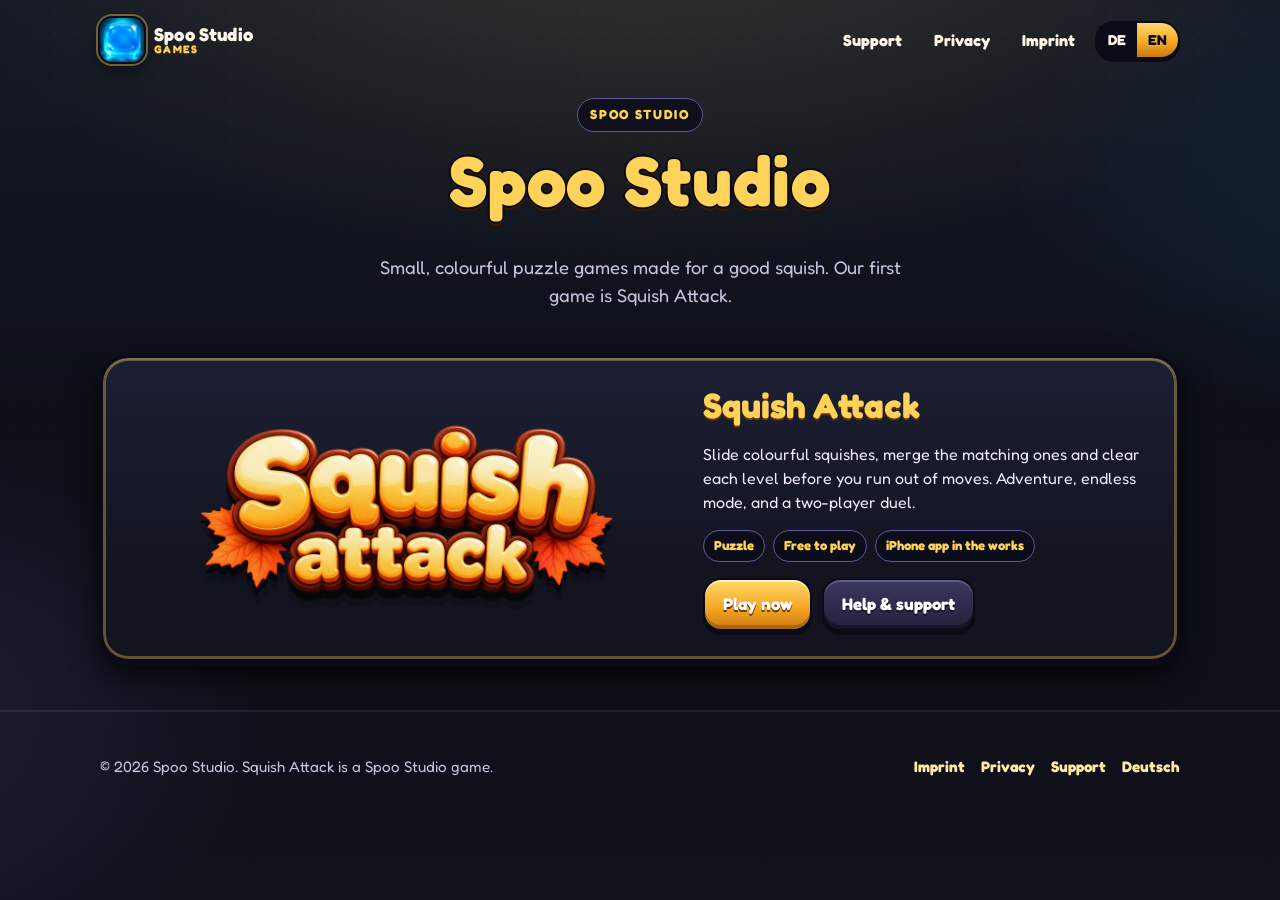
==== en/index.html @ 0ff9cf9b "Erste Version der Spoo-Studio-Website. Startseite, Datenschutz, Support und Impressum auf Deutsch un" ====
<!DOCTYPE html>
<html lang="en">
<head>
  <meta charset="utf-8">
  <meta name="viewport" content="width=device-width, initial-scale=1">
  <title>Spoo Studio</title>
  <meta name="description" content="Spoo Studio makes playful puzzle games. First up: Squish Attack — slide, merge and pop squishes.">
  <link rel="canonical" href="https://spoostudio.de/en/">
  <link rel="alternate" hreflang="de" href="https://spoostudio.de/">
  <link rel="alternate" hreflang="en" href="https://spoostudio.de/en/">
  <link rel="alternate" hreflang="x-default" href="https://spoostudio.de/">
  <meta name="theme-color" content="#0d1019">
  <link rel="icon" type="image/png" sizes="32x32" href="../images/favicon-32.png">
  <link rel="icon" type="image/png" sizes="64x64" href="../images/favicon-64.png">
  <link rel="apple-touch-icon" href="../images/apple-touch-icon.png">
  <link rel="stylesheet" href="../styles.css">
  <meta property="og:title" content="Spoo Studio">
  <meta property="og:description" content="Playful puzzle games. First up: Squish Attack.">
  <meta property="og:type" content="website">
  <meta property="og:url" content="https://spoostudio.de/en/">
  <meta property="og:locale" content="en_US">
  <meta property="og:image" content="https://spoostudio.de/images/icon-512.png">
  <meta name="twitter:card" content="summary">
</head>
<body>
  <a class="skip" href="#content">Skip to content</a>
  <header class="site-header wrap">
    <a class="brand" href="./">
      <img src="../images/icon-192.png" width="44" height="44" alt="">
      <span class="brand-name">Spoo Studio<small>games</small></span>
    </a>
    <nav class="nav" aria-label="Main">
      <a class="nav-link" href="support/">Support</a>
      <a class="nav-link" href="privacy/">Privacy</a>
      <a class="nav-link" href="imprint/">Imprint</a>
      <div class="lang" role="navigation" aria-label="Language">
        <a href="../" lang="de" hreflang="de">DE</a>
        <a href="./" aria-current="true" lang="en">EN</a>
      </div>
    </nav>
  </header>

  <main id="content" class="wrap">
    <section class="hero">
      <p class="kicker">Spoo Studio</p>
      <h1>Spoo Studio</h1>
      <p class="lede">Small, colourful puzzle games made for a good squish. Our first game is Squish Attack.</p>
    </section>

    <article class="game-card">
      <div class="logo-wrap">
        <picture>
          <source type="image/webp" srcset="../images/squish-attack-logo.webp">
          <img src="../images/squish-attack-logo.png" width="720" height="363" alt="Squish Attack">
        </picture>
      </div>
      <div class="game-copy">
        <h2>Squish Attack</h2>
        <p>Slide colourful squishes, merge the matching ones and clear each level before you run out of moves. Adventure, endless mode, and a two-player duel.</p>
        <div class="badge-row">
          <span class="badge">Puzzle</span>
          <span class="badge">Free to play</span>
          <span class="badge">iPhone app in the works</span>
        </div>
        <div class="actions">
          <a class="btn" href="https://saschahoffmannsh-gif.github.io/squish-attack/game/">Play now</a>
          <a class="btn btn-ghost" href="support/">Help &amp; support</a>
        </div>
      </div>
    </article>
  </main>

  <footer class="site-footer">
    <div class="wrap foot-row">
      <p>© 2026 Spoo Studio. Squish Attack is a Spoo Studio game.</p>
      <p class="foot-links">
        <a href="imprint/">Imprint</a>
        <a href="privacy/">Privacy</a>
        <a href="support/">Support</a>
        <a href="../" lang="de" hreflang="de">Deutsch</a>
      </p>
    </div>
  </footer>
</body>
</html>
---- styles.css ----
@font-face{
  font-family:"Fredoka";
  src:url("fonts/fredoka.woff2") format("woff2");
  font-weight:400 600;
  font-style:normal;
  font-display:swap;
}
@font-face{
  font-family:"Fredoka";
  src:url("fonts/fredoka-bold.woff2") format("woff2");
  font-weight:700;
  font-style:normal;
  font-display:swap;
}

/* Subfolder pages load this file from ../ or ../../ — rewrite font URLs via HTML? 
   No: @font-face urls are relative to the CSS file, so fonts/ only works from root.
   Use absolute-from-css-directory is styles.css in root, so we need fonts relative to CSS:
   url("fonts/fredoka.woff2") works only when CSS is at site root, which it is.
   CSS url() is relative to the stylesheet URL, not the HTML. Good. */

:root{
  --navy:#0d1019;
  --navy-2:#141925;
  --navy-3:#1b2030;
  --ink:#0b0a16;
  --gold:#ffd25a;
  --gold-hot:#ffbf2a;
  --gold-deep:#c97a10;
  --cream:#fff7e8;
  --muted:#c9c3e0;
  --line:#3d3c63;
  --card:#16182a;
  --ok:#9df25a;
  --warn:#ffb84d;
  --comic:"Fredoka",ui-rounded,"SF Pro Rounded",system-ui,sans-serif;
  --shadow:0 14px 30px #000b;
  --ring:2px 0 0 var(--ink),-2px 0 0 var(--ink),0 2px 0 var(--ink),0 -2px 0 var(--ink),0 4px 0 #3a1a05;
  --max:1080px;
}
*{box-sizing:border-box}
html{scroll-behavior:smooth}
html,body{margin:0;padding:0;background:var(--navy);color:var(--cream);font-family:var(--comic)}
body{
  min-height:100dvh;
  background:
    radial-gradient(1200px 600px at 50% -10%,#ffd25a22,transparent 60%),
    radial-gradient(800px 500px at 110% 20%,#38ccff14,transparent 50%),
    radial-gradient(700px 500px at -10% 80%,#926ae226,transparent 55%),
    linear-gradient(180deg,#141925,#0d1019 45%,#11101b);
  line-height:1.5;
}
body::before{
  content:"";
  pointer-events:none;
  position:fixed;inset:0;
  background-image:radial-gradient(#ffffff14 1px,transparent 1px);
  background-size:22px 22px;
  mask-image:linear-gradient(180deg,#000 0,transparent 80%);
  opacity:.35;
  z-index:0;
}
a{color:var(--gold);text-decoration-thickness:2px;text-underline-offset:3px}
a:hover{color:#ffe8a3}
:focus-visible{outline:3px solid var(--gold);outline-offset:3px}
.skip{
  position:absolute;left:-999px;top:8px;
  background:var(--gold);color:var(--ink);padding:8px 14px;border-radius:12px;font-weight:700;z-index:20;
}
.skip:focus{left:8px}

.wrap{position:relative;z-index:1;width:min(var(--max),calc(100% - 32px));margin:0 auto}
.site-header,.site-footer{position:relative;z-index:2}
.site-header{
  display:flex;align-items:center;justify-content:space-between;gap:16px;
  padding:18px 0 8px;
}
.brand{display:flex;align-items:center;gap:10px;text-decoration:none;color:var(--cream)}
.brand img{width:44px;height:44px;border-radius:12px;box-shadow:0 0 0 2px #0b0a16,0 0 0 4px #ffd25a66,0 6px 16px #0008;background:#062033}
.brand-name{font-weight:700;font-size:1.15rem;letter-spacing:.01em;line-height:1.05}
.brand-name small{display:block;font-size:.68rem;letter-spacing:.12em;text-transform:uppercase;color:var(--gold);text-shadow:0 1px 0 #6a3304}
.nav{display:flex;align-items:center;gap:8px;flex-wrap:wrap;justify-content:flex-end}
.nav a, .lang a, .btn, .chip-link{
  font-weight:700;
}
.nav-link{
  color:var(--cream);text-decoration:none;padding:8px 12px;border-radius:999px;
}
.nav-link:hover{background:#ffffff12;color:#fff}
.lang{
  display:flex;border:2px solid var(--ink);border-radius:999px;overflow:hidden;
  background:#0b0b18;box-shadow:0 3px 0 var(--ink);
}
.lang a{
  color:#fff7e8;text-decoration:none;padding:6px 11px;font-size:.9rem;background:transparent;
}
.lang a[aria-current="true"]{background:linear-gradient(180deg,#ffd96a,#f5a623 58%,#c97a10);color:var(--ink);text-shadow:0 1px 0 #fff6}
.hero{padding:28px 0 12px;text-align:center}
.kicker{
  display:inline-block;margin:0 0 10px;padding:6px 12px;border-radius:999px;
  background:#0b0b18b8;border:1.5px solid #5a5a9a;color:var(--gold);
  font-size:.82rem;letter-spacing:.14em;text-transform:uppercase;font-weight:700;
}
h1,h2,h3{font-weight:700;line-height:1.1;margin:0 0 .5em}
h1{
  font-size:clamp(2.4rem,9vw,4.4rem);
  color:var(--gold);
  text-shadow:var(--ring);
  letter-spacing:.01em;
}
.lede{max-width:34rem;margin:0 auto 1.6rem;color:var(--muted);font-size:1.15rem}

.game-card{
  display:grid;grid-template-columns:1fr;gap:22px;align-items:center;
  margin:8px auto 48px;padding:22px 20px 24px;
  background:
    linear-gradient(180deg,#1c2033,#12141f 70%);
  border:3px solid var(--ink);
  border-radius:28px;
  box-shadow:inset 0 2px 0 #ffffff22,inset 0 0 0 3px #ffd25a55,0 4px 0 #0b0a16,var(--shadow);
  text-align:left;
}
@media (min-width:720px){
  .game-card{grid-template-columns:minmax(0,1.15fr) minmax(0,.95fr);padding:28px 32px;gap:32px}
}
.logo-wrap{display:flex;justify-content:center;align-items:center;padding:8px}
.logo-wrap img,.logo-wrap picture{width:min(100%,420px);height:auto;filter:drop-shadow(0 8px 0 #0006)}
.game-copy h2{
  font-size:clamp(1.6rem,4vw,2.2rem);color:var(--gold);text-shadow:0 2px 0 #6a3304;
}
.game-copy p{margin:0 0 1rem;color:#efe9ff}
.badge-row{display:flex;flex-wrap:wrap;gap:8px;margin:0 0 16px}
.badge{
  display:inline-flex;align-items:center;gap:6px;
  padding:5px 10px;border-radius:999px;background:#0b0b18b8;border:1.5px solid #5a5a9a;
  color:var(--gold);font-size:.82rem;font-weight:700;
}
.actions{display:flex;flex-wrap:wrap;gap:10px}
.btn{
  appearance:none;border:2px solid var(--ink);border-radius:18px;cursor:pointer;
  display:inline-flex;align-items:center;justify-content:center;gap:8px;
  padding:12px 18px;text-decoration:none;font-size:1.05rem;
  color:#fff;text-shadow:0 1.5px 0 #6a3304;
  background:linear-gradient(180deg,#ffd96a,#f5a623 58%,#c97a10);
  box-shadow:inset 0 2px 0 #ffffffa0,inset 0 -4px 0 #00000030,0 4px 0 var(--ink);
}
.btn:hover{filter:brightness(1.06);color:#fff}
.btn:active{transform:translateY(2px);box-shadow:inset 0 2px 0 #ffffffa0,inset 0 -2px 0 #00000030,0 1px 0 var(--ink)}
.btn-ghost{
  background:linear-gradient(180deg,#3a3960,#22213c);
  text-shadow:0 1.5px 0 #14152e;
  box-shadow:inset 0 2px 0 #b8b4e04d,inset 0 -4px 0 #15142a,0 4px 0 var(--ink);
  color:#fff;
}
.btn-ghost:hover{color:#fff}

.site-footer{
  margin-top:24px;padding:28px 0 40px;color:var(--muted);font-size:.95rem;
  border-top:2px solid #ffffff14;
}
.foot-row{display:flex;flex-wrap:wrap;gap:12px 18px;justify-content:space-between;align-items:flex-start}
.foot-links{display:flex;flex-wrap:wrap;gap:8px 16px}
.foot-links a{color:#ffe8a3;text-decoration:none;font-weight:700}
.foot-links a:hover{text-decoration:underline}

/* Legal / article pages */
.page{padding:12px 0 48px}
.crumb{margin:0 0 14px;color:var(--muted);font-size:.92rem}
.crumb a{color:#ffe8a3;text-decoration:none;font-weight:700}
.page h1{font-size:clamp(1.8rem,6vw,3rem);margin-bottom:.35em}
.sub{color:var(--muted);margin:0 0 1.2rem}
.article{
  background:linear-gradient(180deg,#1a1d2e,#12141f);
  border:3px solid var(--ink);border-radius:24px;
  box-shadow:inset 0 2px 0 #ffffff18,0 4px 0 var(--ink),var(--shadow);
  padding:22px 20px 32px;
}
@media (min-width:720px){.article{padding:32px 40px 40px}}
.article h2{
  color:var(--gold);text-shadow:0 2px 0 #6a3304;font-size:1.35rem;margin:1.4em 0 .4em
}
.article h2:first-child{margin-top:.2em}
.article h3{color:#ffe8a3;font-size:1.05rem;margin:1.1em 0 .3em}
.article p,.article li{color:#efe9ff}
.article ul,.article ol{padding-left:1.2em}
.article li{margin:.35em 0}
.article hr{border:0;border-top:2px solid #ffffff14;margin:2em 0}

.placeholder{
  display:inline-block;padding:1px 8px;margin:0 1px;
  border:2px dashed #ffd25a;border-radius:10px;
  background:#ffd25a22;color:#ffe8a3;font-weight:700;white-space:nowrap;
}
.note,.todo{
  border-radius:16px;padding:12px 14px;margin:1rem 0;
  border:2px solid var(--ink);
}
.note{background:#1e2a18;border-color:#3d6a22;color:#d8f5c2}
.todo{background:#2a2210;border-color:#b8861a;color:#ffe6b0}
.note strong,.todo strong{color:#fff;display:block;margin-bottom:.25rem}
.meta{font-size:.92rem;color:var(--muted)}

.faq details{
  background:#0b0b18;border:2px solid #3d3c63;border-radius:16px;padding:4px 14px;
  margin:0 0 10px;
}
.faq summary{
  cursor:pointer;font-weight:700;color:var(--gold);padding:12px 0;list-style:none;
}
.faq summary::-webkit-details-marker{display:none}
.faq summary::after{content:"＋";float:right;color:#ffe8a3}
.faq details[open] summary::after{content:"–"}
.faq details p{margin:.1rem 0 14px}

@media (prefers-reduced-motion:reduce){
  html{scroll-behavior:auto}
  .btn:active{transform:none}
}
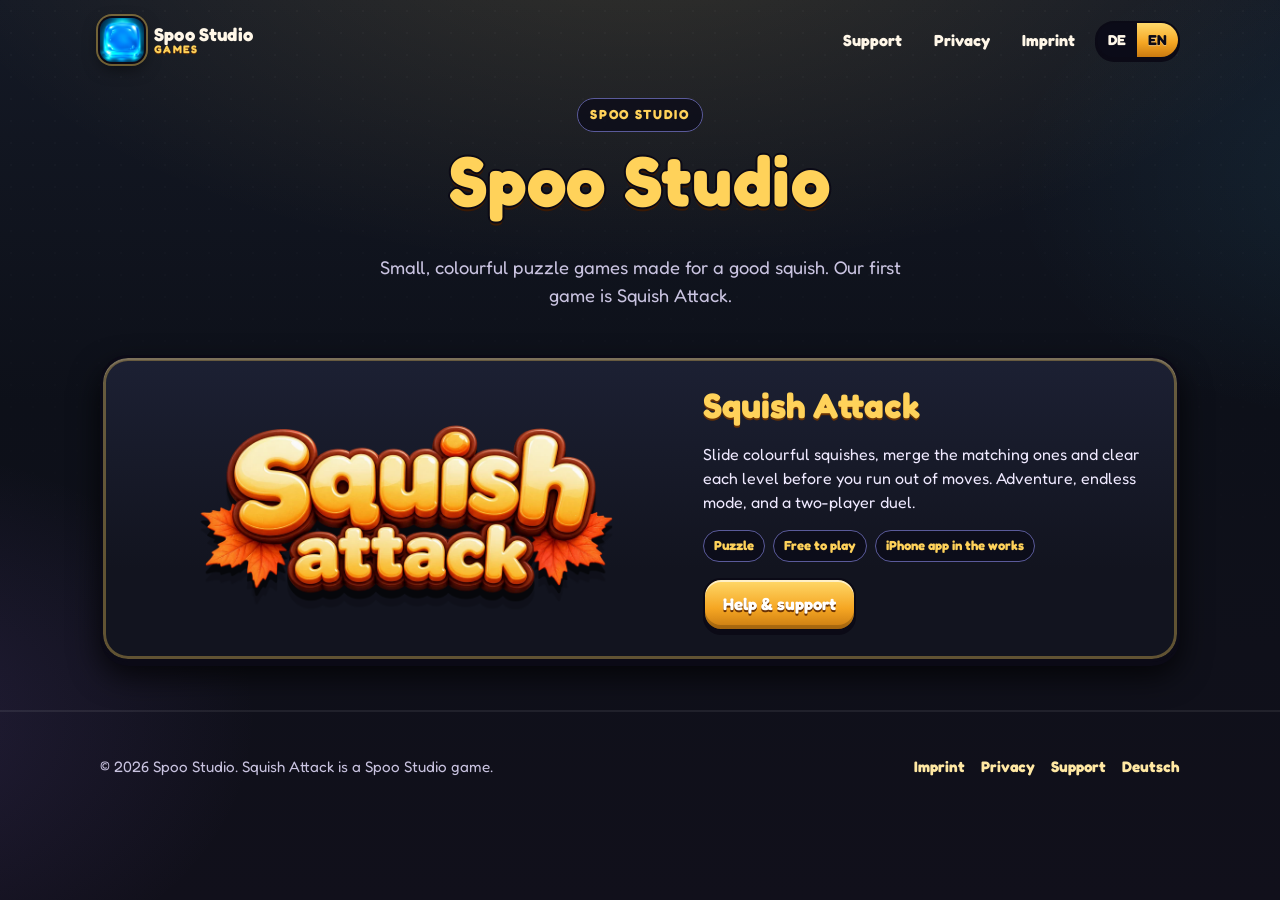
==== commit 5d7e5c99: "Impressum und Kontakt ergänzt, Web-Version von der Site genommen. Name, Anschrift und spoostudio@icl" ====
--- a/en/index.html
+++ b/en/index.html
@@ -63,8 +63,7 @@
           <span class="badge">iPhone app in the works</span>
         </div>
         <div class="actions">
-          <a class="btn" href="https://saschahoffmannsh-gif.github.io/squish-attack/game/">Play now</a>
-          <a class="btn btn-ghost" href="support/">Help &amp; support</a>
+          <a class="btn" href="support/">Help &amp; support</a>
         </div>
       </div>
     </article>
